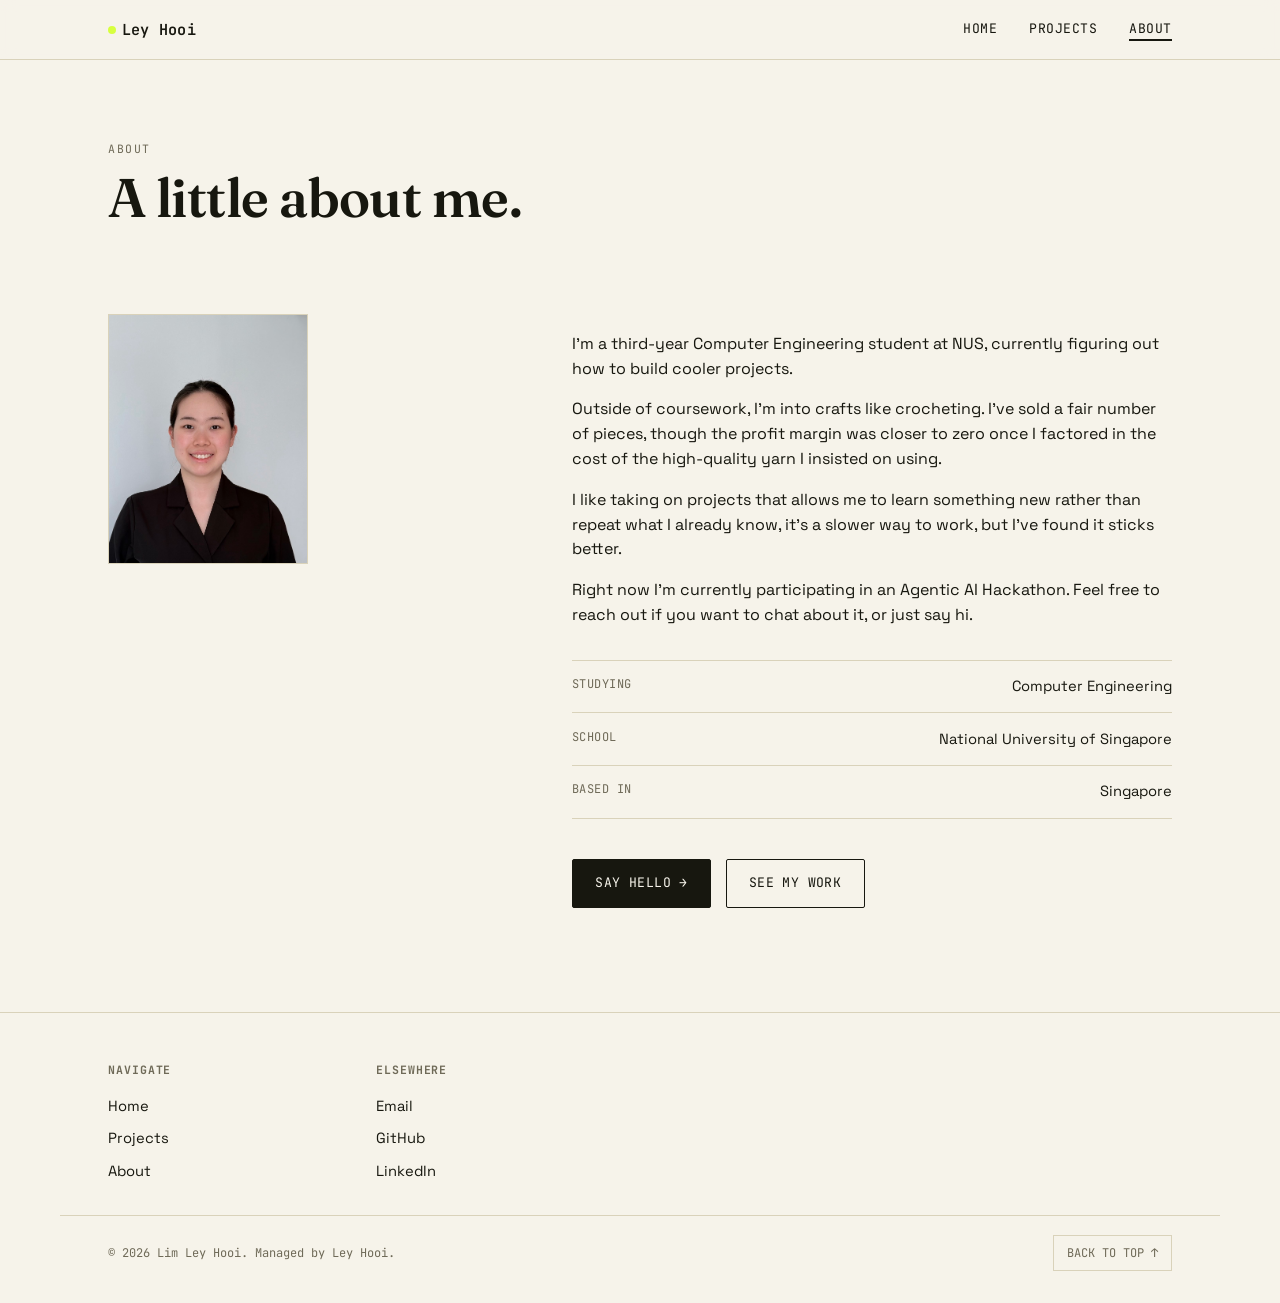
==== about.html @ bd4cc741 "Upload personal portfolio" ====
<!DOCTYPE html>
<html lang="en">
<head>
<meta charset="UTF-8" />
<meta name="viewport" content="width=device-width, initial-scale=1.0" />
<title>About Ley Hooi</title>
<link rel="preconnect" href="https://fonts.googleapis.com">
<link rel="preconnect" href="https://fonts.gstatic.com" crossorigin>
<link href="https://fonts.googleapis.com/css2?family=Fraunces:opsz,wght@9..144,500;9..144,600&family=Space+Grotesk:wght@400;500;600&family=JetBrains+Mono:wght@400;500&display=swap" rel="stylesheet">
<link rel="stylesheet" href="styles.css" />
</head>
<body>

<header class="site-header">
  <nav class="nav">
    <a href="index.html" class="nav-mark"><span class="dot"></span>Ley Hooi</a>
    <button class="nav-toggle" aria-label="Toggle navigation" aria-expanded="false">MENU</button>
    <ul class="nav-links">
      <li><a href="index.html">Home</a></li>
      <li><a href="projects.html">Projects</a></li>
      <li><a href="about.html" aria-current="page">About</a></li>
    </ul>
  </nav>
</header>

<main>
  <div class="page-intro">
    <p class="eyebrow">About</p>
    <h1>A little about me.</h1>
  </div>

  <section class="section">
    <div class="about-grid">
      <div class="about-portrait">
        <img src="images/portfolio_profile_pic.jpg" alt="Portrait of [Your Name]">
      </div>

      <div>
        <p class="lede" style="font-size: 1.1rem; max-width: 62ch;">
         <p>I'm a third-year Computer Engineering student at NUS, currently figuring out how to build cooler projects.
        </p> 
        <p>
          Outside of coursework, I'm into crafts like crocheting. I've sold a fair number of pieces, though the profit margin was closer to zero once I factored in the cost of the high-quality yarn I insisted on using.
        </p>
        <p>
          I like taking on projects that allows me to learn something new rather than repeat what I already know, it's a slower way to work, but I've found it sticks better.
        </p>
        <p>
          Right now I'm currently participating in an Agentic AI Hackathon. Feel free to reach out if you want to chat about it, or just say hi.
        </p>

        <ul class="fact-list">
          <li><span class="label">Studying</span><span>Computer Engineering</span></li>
          <li><span class="label">School</span><span>National University of Singapore</span></li>
          <li><span class="label">Based in</span><span>Singapore</span></li>
          
        </ul>

       

        <div class="hero-actions" style="margin-top: 2.5rem;">
          <a href="mailto:you@example.com" class="btn btn-solid">Say hello →</a>
          <a href="projects.html" class="btn btn-ghost">See my work</a>
        </div>
      </div>
    </div>
  </section>
</main>

<footer class="site-footer">
  <div class="footer-inner">
    <div>
      <h4>Navigate</h4>
      <ul>
        <li><a href="index.html">Home</a></li>
        <li><a href="projects.html">Projects</a></li>
        <li><a href="about.html">About</a></li>
      </ul>
    </div>
    <div>
      <h4>Elsewhere</h4>
      <ul>
        <li><a href="mailto:you@example.com">Email</a></li>
        <li><a href="https://github.com/lhlim88">GitHub</a></li>
        <li><a href="https://www.linkedin.com/in/leyhooi-lim-965a4a322/">LinkedIn</a></li>
      </ul>
    </div>
  </div>
  <div class="footer-bottom">
    <span>© <span data-year>2026</span> Lim Ley Hooi. Managed by Ley Hooi.</span>
    <a href="#top" class="back-to-top">Back to top ↑</a>
  </div>
</footer>

<script src="script.js"></script>
</body>
</html>
---- styles.css ----
/* ==========================================================================
   Design tokens
   ========================================================================== */
:root {
  --bg: #f6f3ea;
  --panel: #ece5d2;
  --ink: #17170f;
  --muted: #6f6a58;
  --line: #d9d2ba;
  --accent: #d7ff3f;
  --accent-ink: #17170f;

  --font-display: "Fraunces", "Iowan Old Style", serif;
  --font-body: "Space Grotesk", "Helvetica Neue", Arial, sans-serif;
  --font-mono: "JetBrains Mono", "SFMono-Regular", Menlo, monospace;

  --max: 1160px;
  --gutter: clamp(1.25rem, 4vw, 3rem);
  --radius: 2px;
}

* { box-sizing: border-box; }
html { scroll-behavior: smooth; }

@media (prefers-reduced-motion: reduce) {
  html { scroll-behavior: auto; }
  * { animation-duration: 0.01ms !important; animation-iteration-count: 1 !important; transition-duration: 0.01ms !important; }
}

body {
  margin: 0;
  background: var(--bg);
  color: var(--ink);
  font-family: var(--font-body);
  font-size: 16px;
  line-height: 1.55;
  -webkit-font-smoothing: antialiased;
}

img { max-width: 100%; display: block; }
a { color: inherit; text-decoration: none; }

::selection { background: var(--accent); color: var(--accent-ink); }

:focus-visible {
  outline: 2px solid var(--ink);
  outline-offset: 3px;
}

.wrap {
  max-width: var(--max);
  margin: 0 auto;
  padding: 0 var(--gutter);
}

.eyebrow {
  font-family: var(--font-mono);
  font-size: 0.72rem;
  letter-spacing: 0.14em;
  text-transform: uppercase;
  color: var(--muted);
}

h1, h2, h3 {
  font-family: var(--font-display);
  font-weight: 600;
  line-height: 1.05;
  margin: 0;
  letter-spacing: -0.01em;
}

/* ==========================================================================
   Header / nav
   ========================================================================== */
.site-header {
  position: sticky;
  top: 0;
  z-index: 40;
  background: rgba(246, 243, 234, 0.86);
  backdrop-filter: blur(8px);
  border-bottom: 1px solid var(--line);
}

.nav {
  display: flex;
  align-items: center;
  justify-content: space-between;
  padding: 1.1rem var(--gutter);
  max-width: var(--max);
  margin: 0 auto;
}

.nav-mark {
  font-family: var(--font-mono);
  font-size: 0.95rem;
  font-weight: 600;
  letter-spacing: 0.02em;
  display: flex;
  align-items: baseline;
  gap: 0.35rem;
}

.nav-mark .dot {
  width: 8px;
  height: 8px;
  background: var(--accent);
  border-radius: 50%;
  display: inline-block;
  transform: translateY(-1px);
}

.nav-links {
  display: flex;
  gap: 2rem;
  list-style: none;
  margin: 0;
  padding: 0;
  font-family: var(--font-mono);
  font-size: 0.82rem;
  letter-spacing: 0.04em;
  text-transform: uppercase;
}

.nav-links a {
  position: relative;
  padding-bottom: 4px;
}

.nav-links a::after {
  content: "";
  position: absolute;
  left: 0; right: 0; bottom: 0;
  height: 2px;
  background: var(--ink);
  transform: scaleX(0);
  transform-origin: left;
  transition: transform 0.25s ease;
}

.nav-links a:hover::after,
.nav-links a[aria-current="page"]::after {
  transform: scaleX(1);
}

.nav-links a[aria-current="page"] { color: var(--ink); }

.nav-toggle {
  display: none;
  background: none;
  border: 1px solid var(--line);
  padding: 0.5rem 0.7rem;
  font-family: var(--font-mono);
  font-size: 0.8rem;
  cursor: pointer;
}

/* ==========================================================================
   Hero
   ========================================================================== */
.hero {
  padding: clamp(3rem, 8vw, 6rem) var(--gutter) clamp(2.5rem, 6vw, 4rem);
  max-width: var(--max);
  margin: 0 auto;
}

.hero-solo {
  max-width: 720px;
}

.hero .eyebrow { margin-bottom: 1rem; }

.hero h1 {
  font-size: clamp(2.6rem, 6vw, 4.6rem);
}

.hero h1 .accent-underline {
  background-image: linear-gradient(var(--accent), var(--accent));
  background-repeat: no-repeat;
  background-size: 100% 0.32em;
  background-position: 0 88%;
}

.hero .role {
  font-family: var(--font-mono);
  font-size: 0.95rem;
  color: var(--muted);
  margin: 1.1rem 0 1.4rem;
}

.hero p.lede {
  max-width: 46ch;
  font-size: 1.05rem;
  color: #34321f;
  margin: 0 0 2rem;
}

.hero-actions {
  display: flex;
  gap: 0.9rem;
  flex-wrap: wrap;
}

.btn {
  font-family: var(--font-mono);
  font-size: 0.82rem;
  letter-spacing: 0.03em;
  text-transform: uppercase;
  padding: 0.85rem 1.4rem;
  border-radius: var(--radius);
  border: 1px solid var(--ink);
  display: inline-flex;
  align-items: center;
  gap: 0.5rem;
  transition: transform 0.15s ease, background 0.15s ease, color 0.15s ease;
}

.btn-solid {
  background: var(--ink);
  color: var(--bg);
}
.btn-solid:hover { background: var(--accent); color: var(--accent-ink); border-color: var(--accent); transform: translateY(-2px); }

.btn-ghost {
  background: transparent;
  color: var(--ink);
}
.btn-ghost:hover { background: var(--ink); color: var(--bg); transform: translateY(-2px); }

/* project teaser (home page — no portrait, just a pointer to the work) */
.project-teaser {
  border-top: 1px solid var(--line);
  border-bottom: 1px solid var(--line);
  background: var(--panel);
}

.teaser-inner {
  display: grid;
  grid-template-columns: auto 1fr;
  gap: clamp(1.5rem, 4vw, 3rem);
  align-items: center;
}

.monogram-small {
  font-family: var(--font-display);
  font-size: clamp(3.5rem, 8vw, 6rem);
  line-height: 1;
  color: transparent;
  -webkit-text-stroke: 1.5px var(--ink);
  user-select: none;
}

.teaser-inner h2 {
  font-size: clamp(1.8rem, 3.6vw, 2.6rem);
  margin: 0.4rem 0 0.8rem;
  max-width: 20ch;
}

/* portrait + monogram signature (about page) */
.hero-portrait {
  position: relative;
  aspect-ratio: 4 / 5;
}

.hero-portrait .monogram {
  position: absolute;
  inset: -8% -12% auto auto;
  width: 62%;
  aspect-ratio: 1;
  font-family: var(--font-display);
  font-size: 11rem;
  line-height: 1;
  color: transparent;
  -webkit-text-stroke: 1.5px var(--ink);
  display: flex;
  align-items: flex-start;
  justify-content: flex-end;
  opacity: 0.9;
  pointer-events: none;
  user-select: none;
  z-index: 0;
}

.hero-portrait .frame {
  position: relative;
  z-index: 1;
  width: 86%;
  height: 92%;
  margin-left: 8%;
  margin-top: 10%;
  background: var(--panel);
  border: 1px solid var(--line);
  overflow: hidden;
  display: flex;
  align-items: center;
  justify-content: center;
}

.hero-portrait .frame img {
  width: 100%;
  height: 100%;
  object-fit: cover;
}

.hero-portrait .frame .placeholder-text {
  font-family: var(--font-mono);
  font-size: 0.78rem;
  color: var(--muted);
  text-align: center;
  padding: 1.5rem;
}

/* ==========================================================================
   Section scaffolding
   ========================================================================== */
.section {
  padding: clamp(2.5rem, 6vw, 4.5rem) var(--gutter);
  max-width: var(--max);
  margin: 0 auto;
}

.section-head {
  display: flex;
  justify-content: space-between;
  align-items: flex-end;
  gap: 1.5rem;
  flex-wrap: wrap;
  border-bottom: 1px solid var(--line);
  padding-bottom: 1.2rem;
  margin-bottom: 2.2rem;
}

.section-head h2 {
  font-size: clamp(1.7rem, 3.4vw, 2.4rem);
}

.section-head .see-all {
  font-family: var(--font-mono);
  font-size: 0.8rem;
  text-transform: uppercase;
  letter-spacing: 0.04em;
  border-bottom: 1px solid var(--ink);
  padding-bottom: 2px;
}

.section-head .see-all:hover { color: var(--muted); border-color: var(--muted); }

/* ==========================================================================
   Project cards
   ========================================================================== */
.project-grid {
  display: grid;
  grid-template-columns: repeat(3, 1fr);
  gap: 1.5rem;
}

.project-grid.full { grid-template-columns: repeat(2, 1fr); }
.project-grid.single { grid-template-columns: 1fr; max-width: 640px; }

.featured-card { min-height: 0; }
.featured-card p { max-width: 60ch; }

.more-soon {
  font-family: var(--font-mono);
  font-size: 0.8rem;
  color: var(--muted);
  margin-top: 2rem;
}

.card {
  background: var(--panel);
  border: 1px solid var(--line);
  padding: 1.5rem;
  display: flex;
  flex-direction: column;
  gap: 0.9rem;
  min-height: 260px;
  transition: opacity 0.5s ease, transform 0.5s ease;
}

.card.pre-reveal {
  opacity: 0;
  transform: translateY(14px);
}

.card.pre-reveal.is-visible { opacity: 1; transform: translateY(0); }

.card .index {
  font-family: var(--font-mono);
  font-size: 0.75rem;
  color: var(--muted);
}

.card h3 {
  font-size: 1.35rem;
}

.card p {
  color: #3d3a29;
  font-size: 0.94rem;
  margin: 0;
  flex-grow: 1;
}

.tag-row {
  display: flex;
  gap: 0.5rem;
  flex-wrap: wrap;
}

.tag {
  font-family: var(--font-mono);
  font-size: 0.7rem;
  letter-spacing: 0.03em;
  text-transform: uppercase;
  border: 1px solid var(--line);
  padding: 0.25rem 0.55rem;
  color: var(--muted);
}

.card-link {
  font-family: var(--font-mono);
  font-size: 0.8rem;
  text-transform: uppercase;
  letter-spacing: 0.03em;
  border-bottom: 1px solid var(--ink);
  align-self: flex-start;
  padding-bottom: 2px;
}
.card-link:hover { color: var(--muted); border-color: var(--muted); }

/* ==========================================================================
   About page bits
   ========================================================================== */
.about-grid {
  display: grid;
  grid-template-columns: 0.8fr 1.2fr;
  gap: clamp(2rem, 5vw, 4rem);
  align-items: start;
}

.about-portrait {
  background: var(--panel);
  border: 1px solid var(--line);
  aspect-ratio: 4 / 5;
  width: 50%;
  max-width: 220px;
  display: flex;
  align-items: center;
  justify-content: center;
}

.about-portrait img {
  width: 100%;
  height: 100%;
  object-fit: cover;
  object-position: center 25%;
}

.fact-list {
  list-style: none;
  margin: 2rem 0 0;
  padding: 0;
  border-top: 1px solid var(--line);
}

.fact-list li {
  display: flex;
  justify-content: space-between;
  padding: 0.9rem 0;
  border-bottom: 1px solid var(--line);
  font-size: 0.92rem;
}

.fact-list .label {
  font-family: var(--font-mono);
  font-size: 0.75rem;
  text-transform: uppercase;
  letter-spacing: 0.04em;
  color: var(--muted);
}

.skill-cloud {
  display: flex;
  flex-wrap: wrap;
  gap: 0.6rem;
  margin-top: 1rem;
}

.skill-cloud .tag { color: var(--ink); }

/* ==========================================================================
   Footer
   ========================================================================== */
.site-footer {
  border-top: 1px solid var(--line);
  margin-top: 2rem;
}

.footer-inner {
  max-width: var(--max);
  margin: 0 auto;
  padding: 3rem var(--gutter) 2rem;
  display: grid;
  grid-template-columns: repeat(2, minmax(140px, 220px));
  gap: 3rem;
}

.footer-inner h4 {
  font-family: var(--font-mono);
  font-size: 0.72rem;
  text-transform: uppercase;
  letter-spacing: 0.08em;
  color: var(--muted);
  margin: 0 0 1rem;
}

.footer-inner ul {
  list-style: none;
  margin: 0;
  padding: 0;
  display: flex;
  flex-direction: column;
  gap: 0.6rem;
  font-size: 0.92rem;
}

.footer-cta {
  font-family: var(--font-display);
  font-size: clamp(1.6rem, 3vw, 2.2rem);
  max-width: 20ch;
}

.footer-bottom {
  max-width: var(--max);
  margin: 0 auto;
  padding: 1.2rem var(--gutter) 2rem;
  display: flex;
  justify-content: space-between;
  align-items: center;
  font-family: var(--font-mono);
  font-size: 0.75rem;
  color: var(--muted);
  border-top: 1px solid var(--line);
}

.back-to-top {
  font-family: var(--font-mono);
  font-size: 0.75rem;
  text-transform: uppercase;
  border: 1px solid var(--line);
  padding: 0.5rem 0.8rem;
}
.back-to-top:hover { border-color: var(--ink); }

/* ==========================================================================
   Page intro (projects/about headers)
   ========================================================================== */
.page-intro {
  padding: clamp(2.5rem, 6vw, 4rem) var(--gutter) 1rem;
  max-width: var(--max);
  margin: 0 auto;
}

.page-intro h1 { font-size: clamp(2.2rem, 5vw, 3.4rem); }
.page-intro p { max-width: 56ch; color: var(--muted); margin-top: 1rem; }

/* ==========================================================================
   Responsive
   ========================================================================== */
@media (max-width: 860px) {
  .teaser-inner { grid-template-columns: 1fr; text-align: left; }
  .about-grid { grid-template-columns: 1fr; }
  .project-grid, .project-grid.full { grid-template-columns: 1fr 1fr; }
  .footer-inner { grid-template-columns: 1fr; }
}

@media (max-width: 620px) {
  .nav-links {
    position: absolute;
    top: 100%; left: 0; right: 0;
    background: var(--bg);
    border-bottom: 1px solid var(--line);
    flex-direction: column;
    gap: 0;
    padding: 0.5rem var(--gutter) 1rem;
    display: none;
  }
  .nav-links.is-open { display: flex; }
  .nav-links li { border-bottom: 1px solid var(--line); padding: 0.8rem 0; }
  .nav-toggle { display: block; }
  .project-grid, .project-grid.full { grid-template-columns: 1fr; }
  .hero-actions { flex-direction: column; align-items: stretch; }
  .btn { justify-content: center; }
}
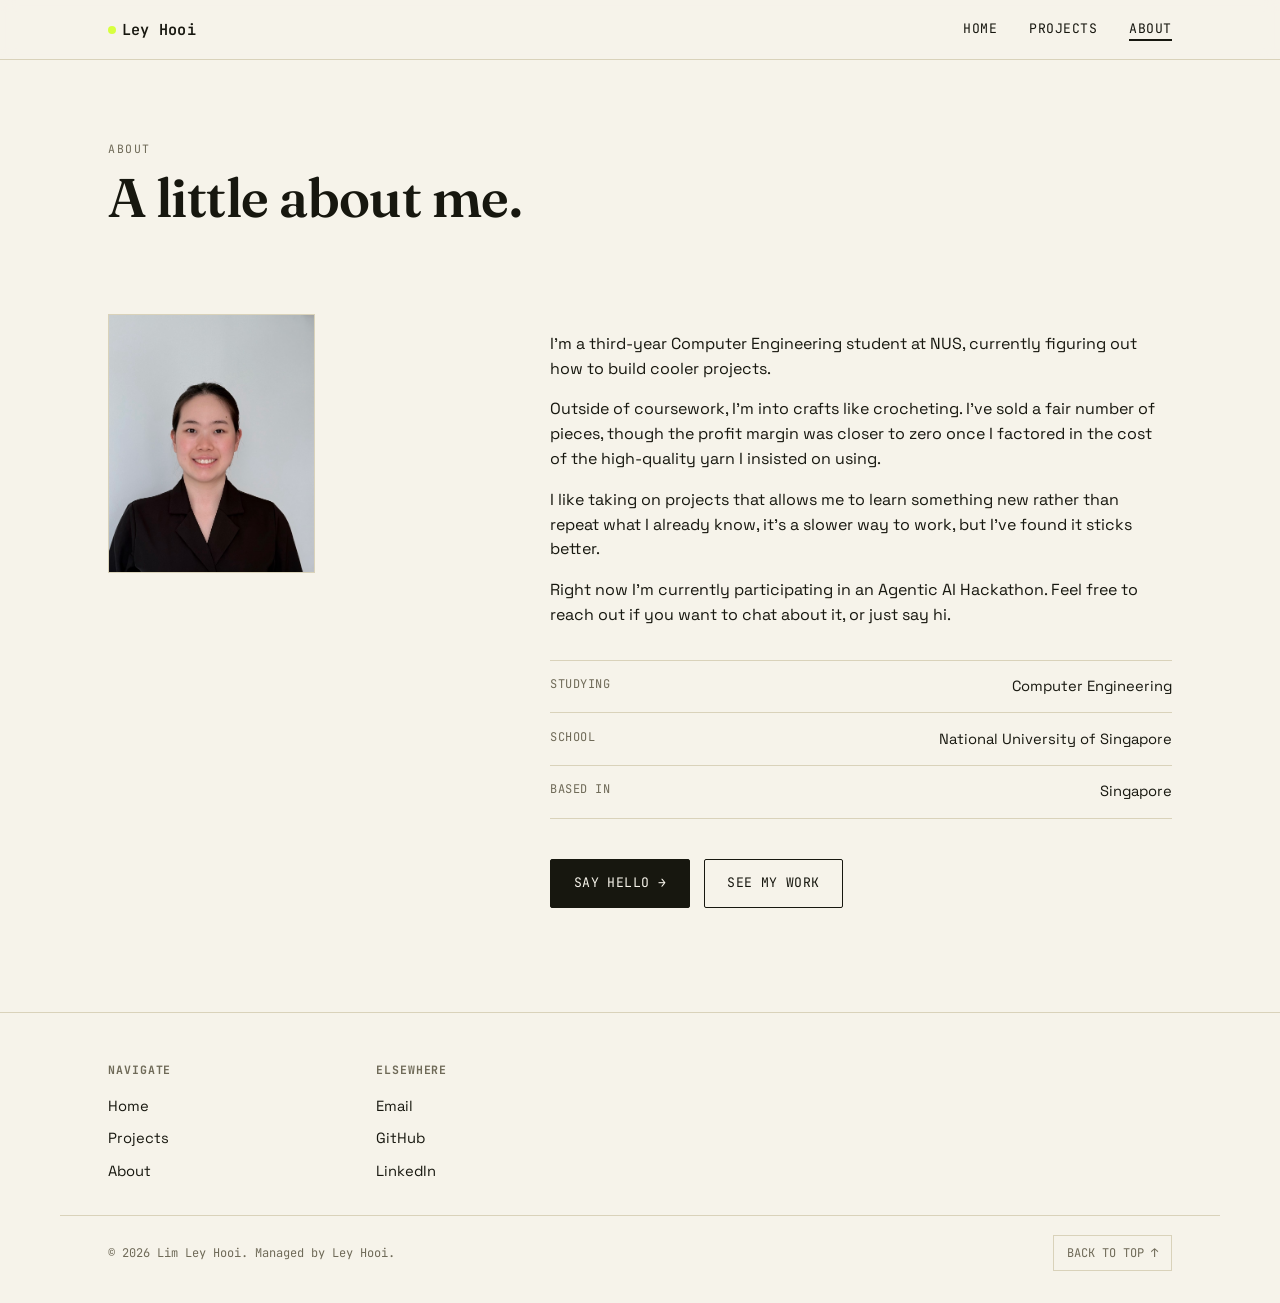
==== commit c54ba367: "update about.html, projects.html and styles.css" ====
--- a/about.html
+++ b/about.html
@@ -80,7 +80,7 @@
     <div>
       <h4>Elsewhere</h4>
       <ul>
-        <li><a href="mailto:you@example.com">Email</a></li>
+        <li><a href="mailto:leyhooi_lim@u.nus.edu">Email</a></li>
         <li><a href="https://github.com/lhlim88">GitHub</a></li>
         <li><a href="https://www.linkedin.com/in/leyhooi-lim-965a4a322/">LinkedIn</a></li>
       </ul>
--- a/styles.css
+++ b/styles.css
@@ -434,7 +434,7 @@
 .about-grid {
   display: grid;
   grid-template-columns: 0.8fr 1.2fr;
-  gap: clamp(2rem, 5vw, 4rem);
+  gap: clamp(1rem, 2.5vw, 1.75rem);
   align-items: start;
 }
 
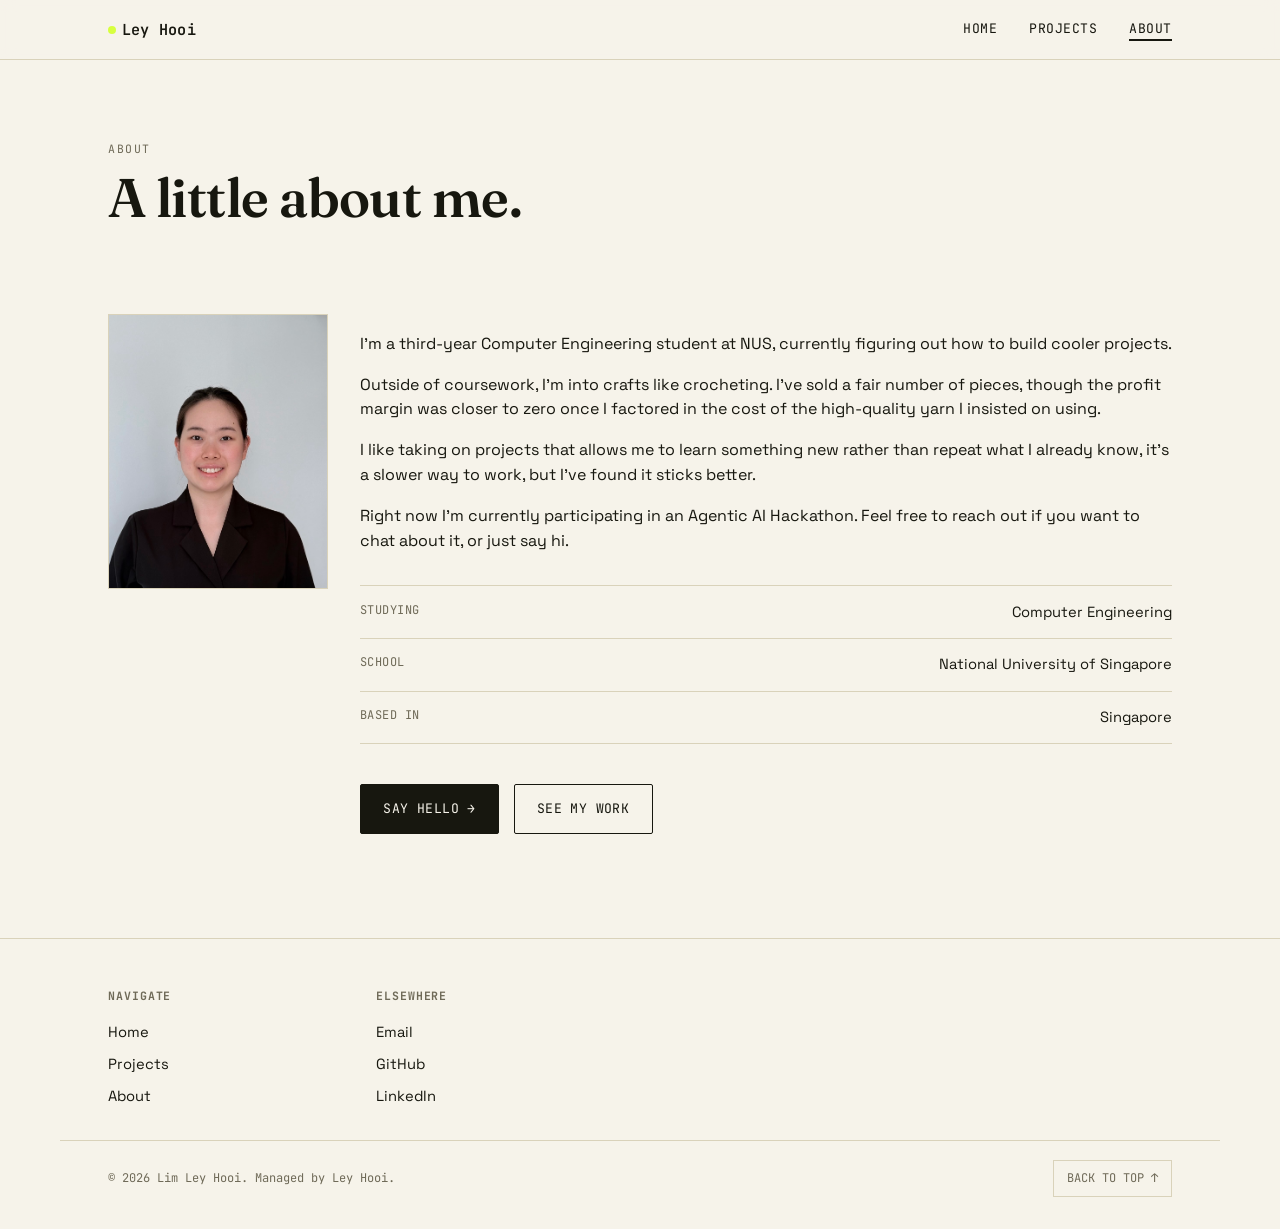
==== commit 98e90ae5: "update email for say hello link" ====
--- a/about.html
+++ b/about.html
@@ -59,7 +59,7 @@
        
 
         <div class="hero-actions" style="margin-top: 2.5rem;">
-          <a href="mailto:you@example.com" class="btn btn-solid">Say hello →</a>
+          <a href="mailto:leyhooi_lim@u.nus.edu" class="btn btn-solid">Say hello →</a>
           <a href="projects.html" class="btn btn-ghost">See my work</a>
         </div>
       </div>
--- a/styles.css
+++ b/styles.css
@@ -433,8 +433,8 @@
    ========================================================================== */
 .about-grid {
   display: grid;
-  grid-template-columns: 0.8fr 1.2fr;
-  gap: clamp(1rem, 2.5vw, 1.75rem);
+  grid-template-columns: minmax(160px, 220px) 1fr;
+  gap: clamp(1.25rem, 3vw, 2rem);
   align-items: start;
 }
 
@@ -442,8 +442,7 @@
   background: var(--panel);
   border: 1px solid var(--line);
   aspect-ratio: 4 / 5;
-  width: 50%;
-  max-width: 220px;
+  width: 100%;
   display: flex;
   align-items: center;
   justify-content: center;
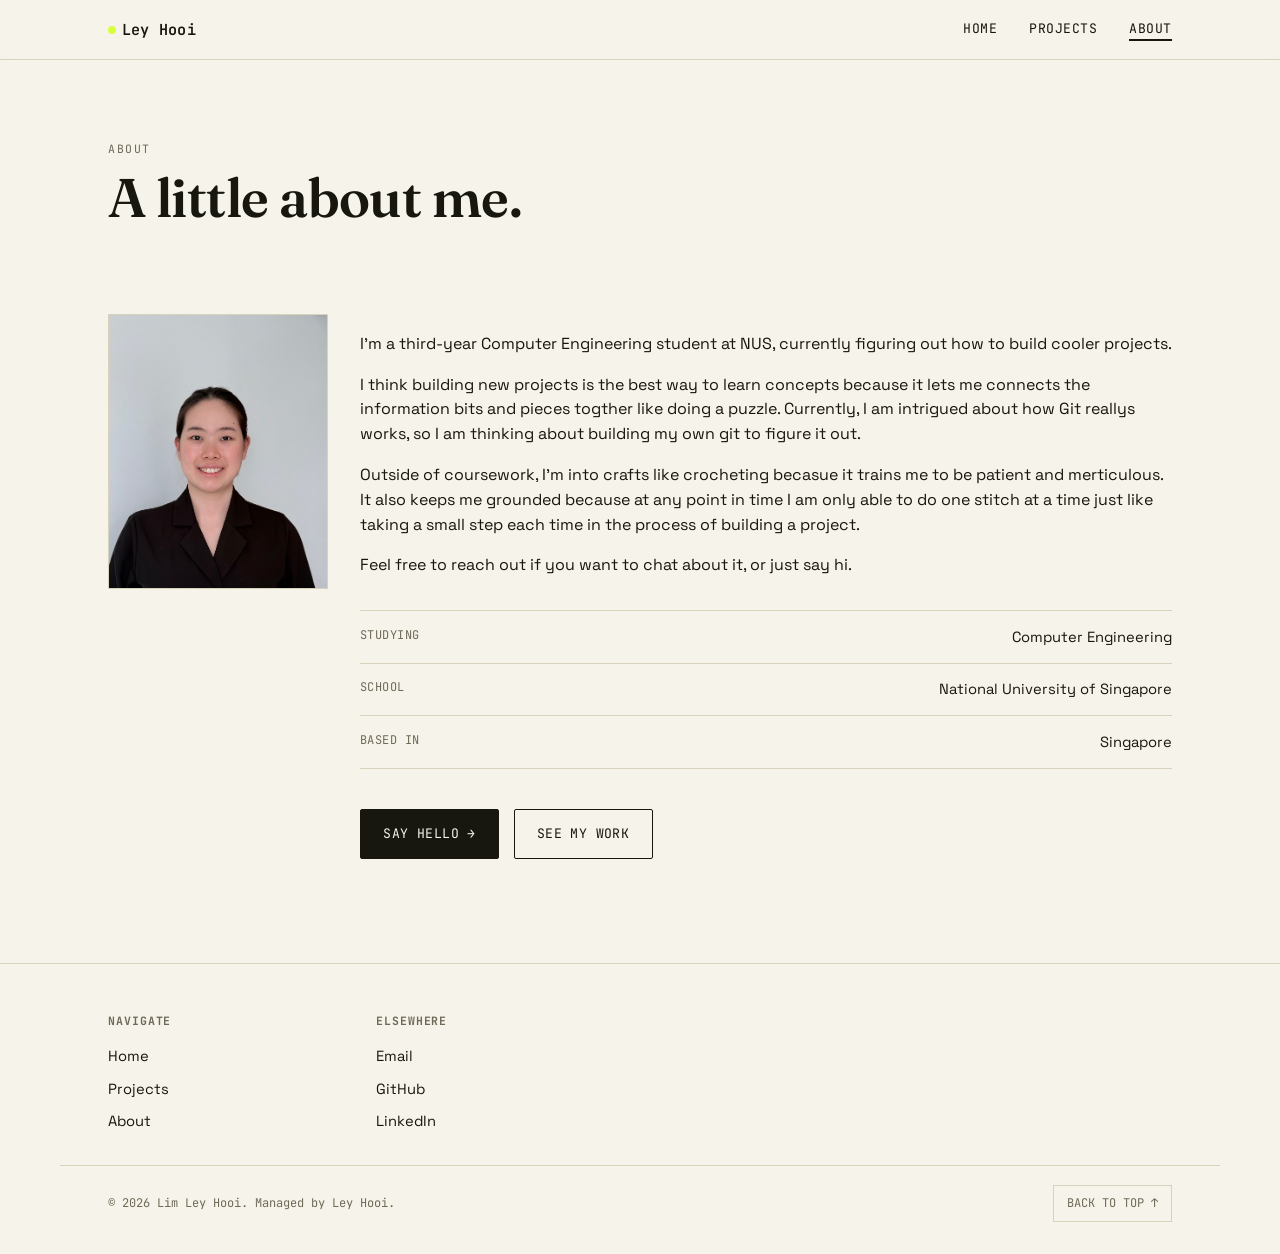
==== commit fdc96df6: "edited about page" ====
--- a/about.html
+++ b/about.html
@@ -40,13 +40,15 @@
          <p>I'm a third-year Computer Engineering student at NUS, currently figuring out how to build cooler projects.
         </p> 
         <p>
-          Outside of coursework, I'm into crafts like crocheting. I've sold a fair number of pieces, though the profit margin was closer to zero once I factored in the cost of the high-quality yarn I insisted on using.
+          I think building new projects is the best way to learn concepts because it lets me connects the information bits and pieces togther like doing a puzzle. Currently, I am
+          intrigued about how Git reallys works, so I am thinking about building my own git to figure it out.
         </p>
         <p>
-          I like taking on projects that allows me to learn something new rather than repeat what I already know, it's a slower way to work, but I've found it sticks better.
+          Outside of coursework, I'm into crafts like crocheting becasue it trains me to be patient and merticulous. It also keeps me grounded because at any point in time I am 
+          only able to do one stitch at a time just like taking a small step each time in the process of building a project.
         </p>
         <p>
-          Right now I'm currently participating in an Agentic AI Hackathon. Feel free to reach out if you want to chat about it, or just say hi.
+          Feel free to reach out if you want to chat about it, or just say hi.
         </p>
 
         <ul class="fact-list">
--- a/styles.css
+++ b/styles.css
@@ -234,10 +234,7 @@
 }
 
 .teaser-inner {
-  display: grid;
-  grid-template-columns: auto 1fr;
-  gap: clamp(1.5rem, 4vw, 3rem);
-  align-items: center;
+  display: block;
 }
 
 .monogram-small {
@@ -591,3 +588,216 @@
   .hero-actions { flex-direction: column; align-items: stretch; }
   .btn { justify-content: center; }
 }
+
+/* sci-fi project teaser */
+.project-teaser.sci-fi {
+  background: var(--ink);
+  border-top: 1px solid var(--ink);
+  border-bottom: 1px solid var(--ink);
+  padding: 0;
+}
+
+.teaser-frame {
+  position: relative;
+  padding: clamp(2.5rem, 6vw, 4rem) clamp(2rem, 5vw, 3.5rem);
+  border: 1px solid rgba(215, 255, 63, 0.35);
+  margin: clamp(1.5rem, 4vw, 2.5rem) 0;
+  background:
+    repeating-linear-gradient(
+      0deg,
+      rgba(215, 255, 63, 0.025) 0px,
+      rgba(215, 255, 63, 0.025) 1px,
+      transparent 1px,
+      transparent 3px
+    );
+  box-shadow: 0 0 0 1px rgba(215, 255, 63, 0.08), 0 0 40px -12px rgba(215, 255, 63, 0.35) inset;
+}
+
+.teaser-corner {
+  position: absolute;
+  width: 18px;
+  height: 18px;
+  border: 2px solid var(--accent);
+}
+.teaser-corner.tl { top: -1px; left: -1px; border-right: none; border-bottom: none; }
+.teaser-corner.tr { top: -1px; right: -1px; border-left: none; border-bottom: none; }
+.teaser-corner.bl { bottom: -1px; left: -1px; border-right: none; border-top: none; }
+.teaser-corner.br { bottom: -1px; right: -1px; border-left: none; border-top: none; }
+
+.terminal-line {
+  color: var(--accent) !important;
+  font-family: var(--font-mono);
+  letter-spacing: 0.08em;
+  margin-bottom: 1rem !important;
+}
+
+.cursor {
+  display: inline-block;
+  animation: blink 1s steps(1) infinite;
+}
+
+@keyframes blink {
+  50% { opacity: 0; }
+}
+
+.project-teaser.sci-fi h2 {
+  color: var(--bg);
+  font-size: clamp(1.8rem, 3.6vw, 2.6rem);
+  margin: 0.4rem 0 0.8rem;
+  max-width: 20ch;
+}
+
+.project-teaser.sci-fi .lede {
+  color: rgba(246, 243, 234, 0.65) !important;
+}
+
+.project-teaser.sci-fi .btn-solid {
+  background: var(--accent);
+  color: var(--ink);
+  border-color: var(--accent);
+}
+.project-teaser.sci-fi .btn-solid:hover {
+  background: transparent;
+  color: var(--accent);
+  box-shadow: 0 0 16px rgba(215, 255, 63, 0.5);
+}
+
+@media (prefers-reduced-motion: reduce) {
+  .cursor { animation: none; }
+}
+
+/* sci-fi project cards */
+.card.sci-fi {
+  position: relative;
+  background: var(--ink);
+  border: 1px solid rgba(215, 255, 63, 0.35);
+  background-image:
+    repeating-linear-gradient(
+      0deg,
+      rgba(215, 255, 63, 0.025) 0px,
+      rgba(215, 255, 63, 0.025) 1px,
+      transparent 1px,
+      transparent 3px
+    );
+  box-shadow: 0 0 0 1px rgba(215, 255, 63, 0.08), 0 0 40px -12px rgba(215, 255, 63, 0.35) inset;
+  padding: 2rem;
+}
+
+.card.sci-fi .teaser-corner {
+  position: absolute;
+  width: 16px;
+  height: 16px;
+  border: 2px solid var(--accent);
+}
+.card.sci-fi .teaser-corner.tl { top: -1px; left: -1px; border-right: none; border-bottom: none; }
+.card.sci-fi .teaser-corner.tr { top: -1px; right: -1px; border-left: none; border-bottom: none; }
+.card.sci-fi .teaser-corner.bl { bottom: -1px; left: -1px; border-right: none; border-top: none; }
+.card.sci-fi .teaser-corner.br { bottom: -1px; right: -1px; border-left: none; border-top: none; }
+
+.card.sci-fi .index-line {
+  margin: 0 0 0.75rem !important;
+}
+
+.card.sci-fi h3 {
+  color: var(--bg);
+}
+
+.card.sci-fi p:not(.terminal-line) {
+  color: rgba(246, 243, 234, 0.65);
+}
+
+.card.sci-fi .card-link {
+  color: var(--accent);
+  border-bottom-color: var(--accent);
+}
+.card.sci-fi .card-link:hover {
+  color: var(--bg);
+  border-color: var(--bg);
+}
+
+/* whole-page sci-fi theme, scoped to body.sci-fi-page */
+body.sci-fi-page {
+  background: var(--ink);
+  background-image:
+    repeating-linear-gradient(
+      0deg,
+      rgba(215, 255, 63, 0.02) 0px,
+      rgba(215, 255, 63, 0.02) 1px,
+      transparent 1px,
+      transparent 3px
+    );
+}
+
+.sci-fi-page .site-header {
+  background: rgba(23, 23, 15, 0.86);
+  border-bottom: 1px solid rgba(215, 255, 63, 0.25);
+}
+
+.sci-fi-page .nav-mark,
+.sci-fi-page .nav-links a {
+  color: var(--bg);
+}
+
+.sci-fi-page .nav-links a::after {
+  background: var(--accent);
+}
+
+.sci-fi-page .nav-links a[aria-current="page"] {
+  color: var(--accent);
+}
+
+.sci-fi-page .nav-toggle {
+  color: var(--bg);
+  border-color: rgba(215, 255, 63, 0.35);
+}
+
+.sci-fi-page .page-intro .eyebrow {
+  color: var(--accent);
+}
+
+.sci-fi-page .page-intro h1 {
+  color: var(--bg);
+}
+
+.sci-fi-page .page-intro p {
+  color: rgba(246, 243, 234, 0.55);
+}
+
+.sci-fi-page .card.sci-fi {
+  background: #1b1f13;
+}
+
+.sci-fi-page .more-soon {
+  color: rgba(246, 243, 234, 0.4);
+}
+
+.sci-fi-page .site-footer {
+  border-top: 1px solid rgba(215, 255, 63, 0.25);
+  background: var(--ink);
+}
+
+.sci-fi-page .footer-inner h4 {
+  color: var(--accent);
+}
+
+.sci-fi-page .footer-inner a {
+  color: rgba(246, 243, 234, 0.75);
+}
+
+.sci-fi-page .footer-inner a:hover {
+  color: var(--accent);
+}
+
+.sci-fi-page .footer-bottom {
+  border-top: 1px solid rgba(215, 255, 63, 0.15);
+  color: rgba(246, 243, 234, 0.45);
+}
+
+.sci-fi-page .back-to-top {
+  color: rgba(246, 243, 234, 0.75);
+  border-color: rgba(215, 255, 63, 0.25);
+}
+.sci-fi-page .back-to-top:hover {
+  border-color: var(--accent);
+  color: var(--accent);
+}
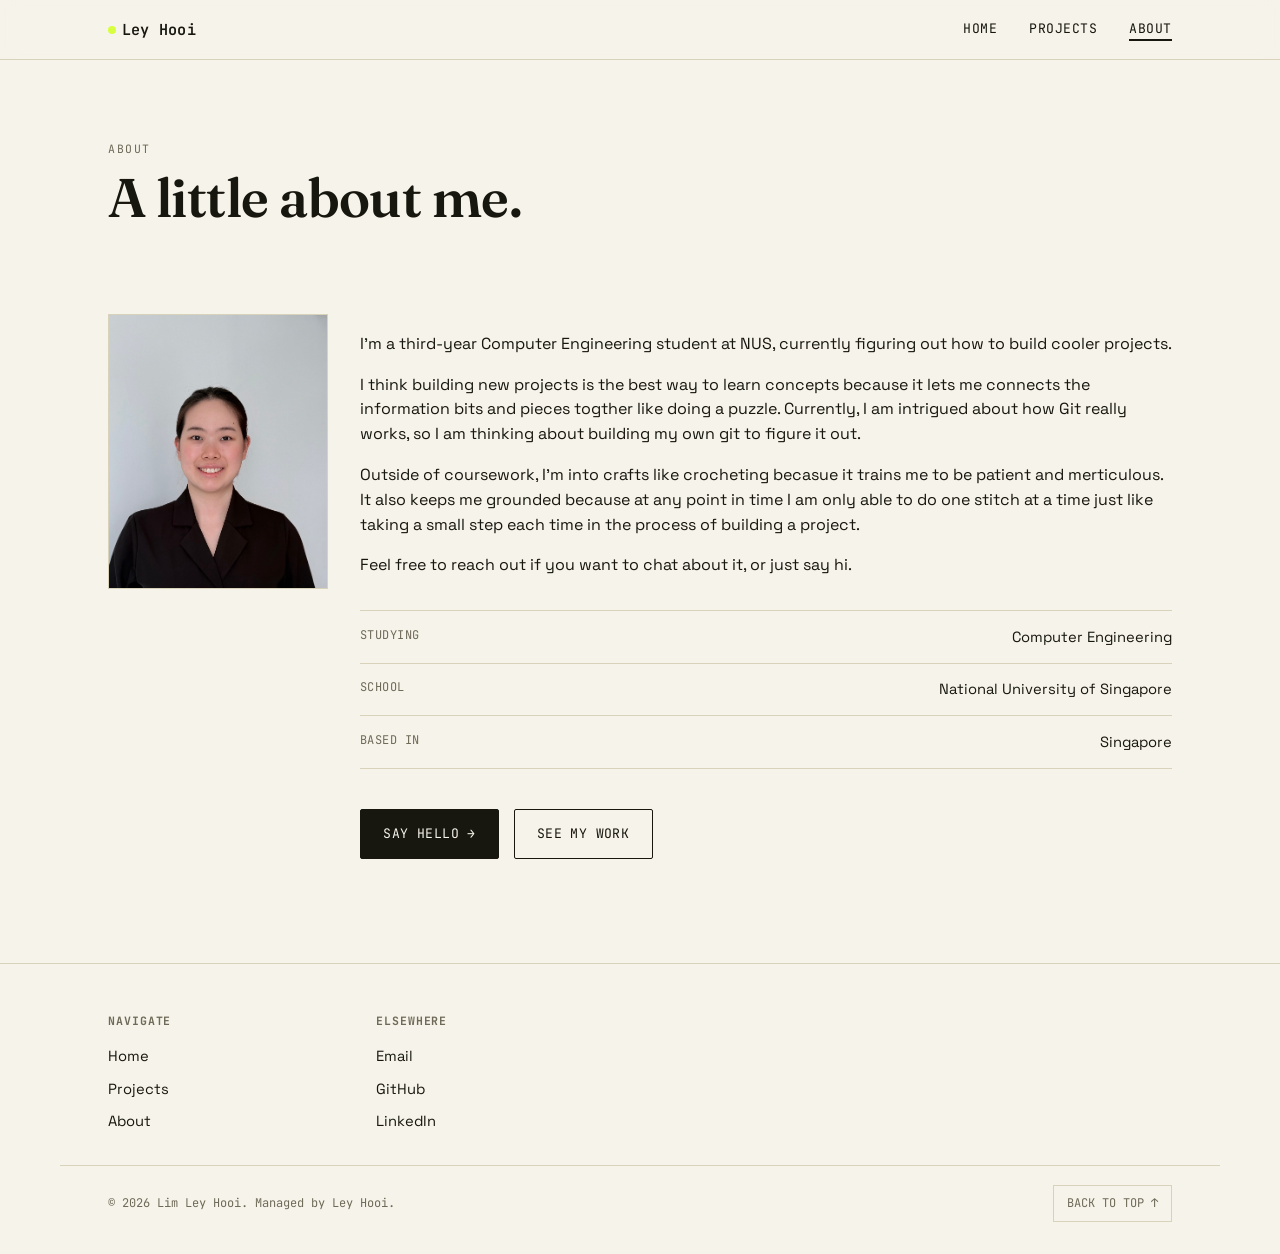
==== commit 8c92069e: "edit about.html and index.html" ====
--- a/about.html
+++ b/about.html
@@ -41,7 +41,7 @@
         </p> 
         <p>
           I think building new projects is the best way to learn concepts because it lets me connects the information bits and pieces togther like doing a puzzle. Currently, I am
-          intrigued about how Git reallys works, so I am thinking about building my own git to figure it out.
+          intrigued about how Git really works, so I am thinking about building my own git to figure it out.
         </p>
         <p>
           Outside of coursework, I'm into crafts like crocheting becasue it trains me to be patient and merticulous. It also keeps me grounded because at any point in time I am 
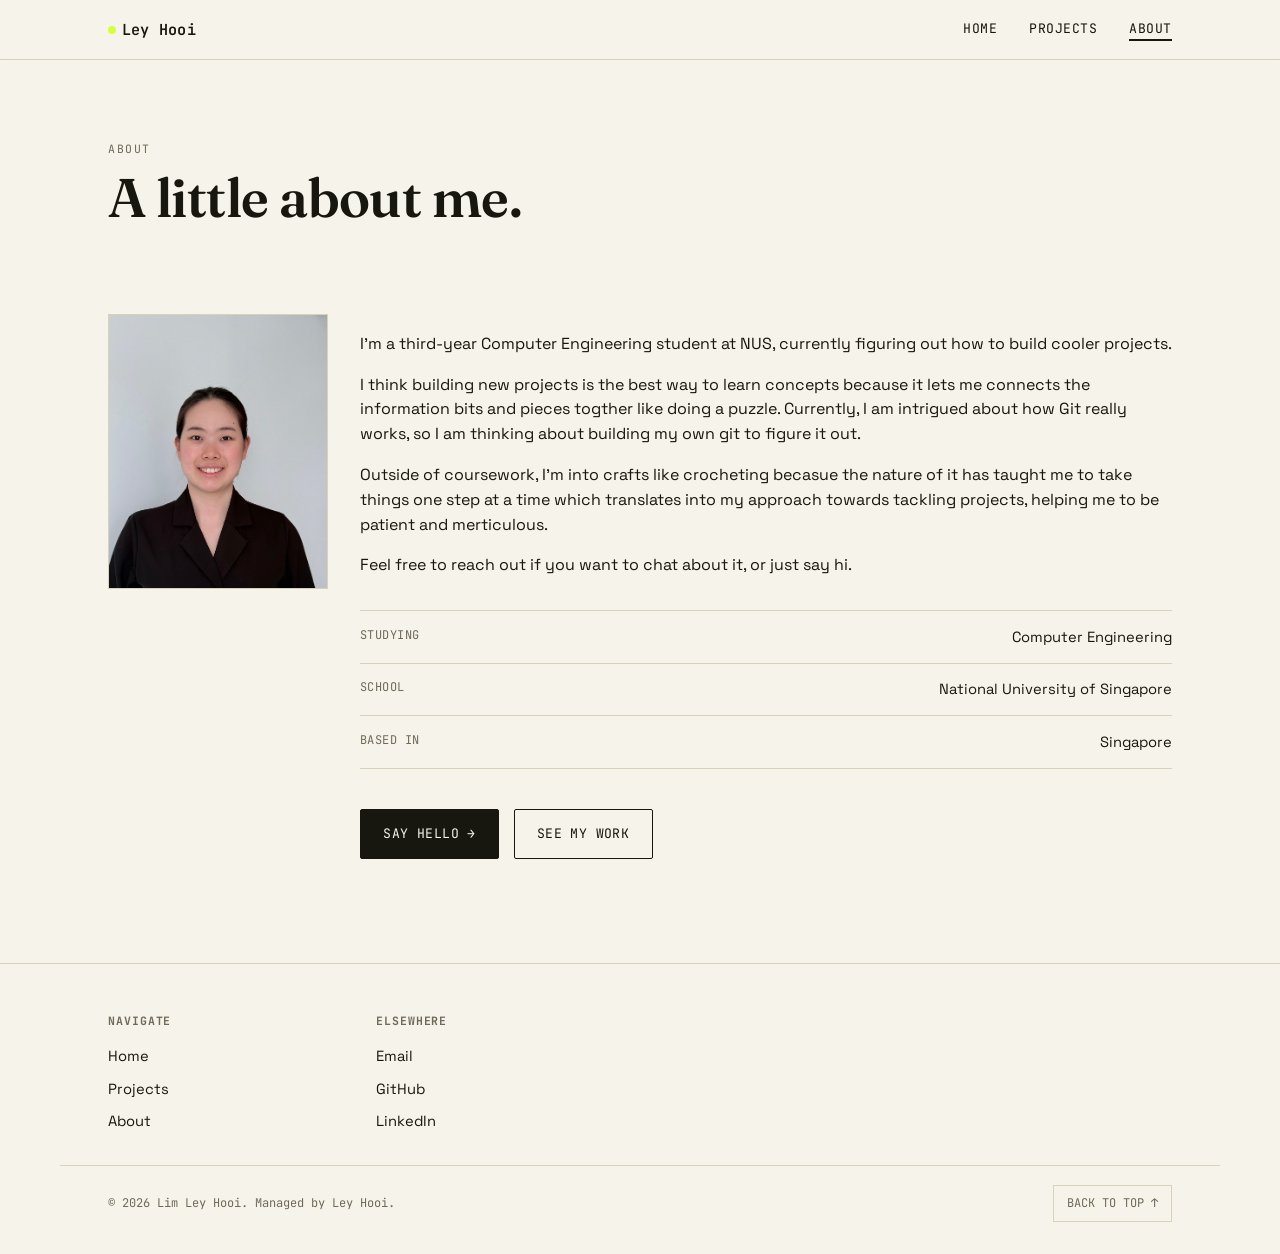
==== commit be642a52: "Update projects.html" ====
--- a/about.html
+++ b/about.html
@@ -44,8 +44,7 @@
           intrigued about how Git really works, so I am thinking about building my own git to figure it out.
         </p>
         <p>
-          Outside of coursework, I'm into crafts like crocheting becasue it trains me to be patient and merticulous. It also keeps me grounded because at any point in time I am 
-          only able to do one stitch at a time just like taking a small step each time in the process of building a project.
+          Outside of coursework, I'm into crafts like crocheting becasue the nature of it has taught me to take things one step at a time which translates into my approach towards tackling projects, helping me to be patient and merticulous. 
         </p>
         <p>
           Feel free to reach out if you want to chat about it, or just say hi.
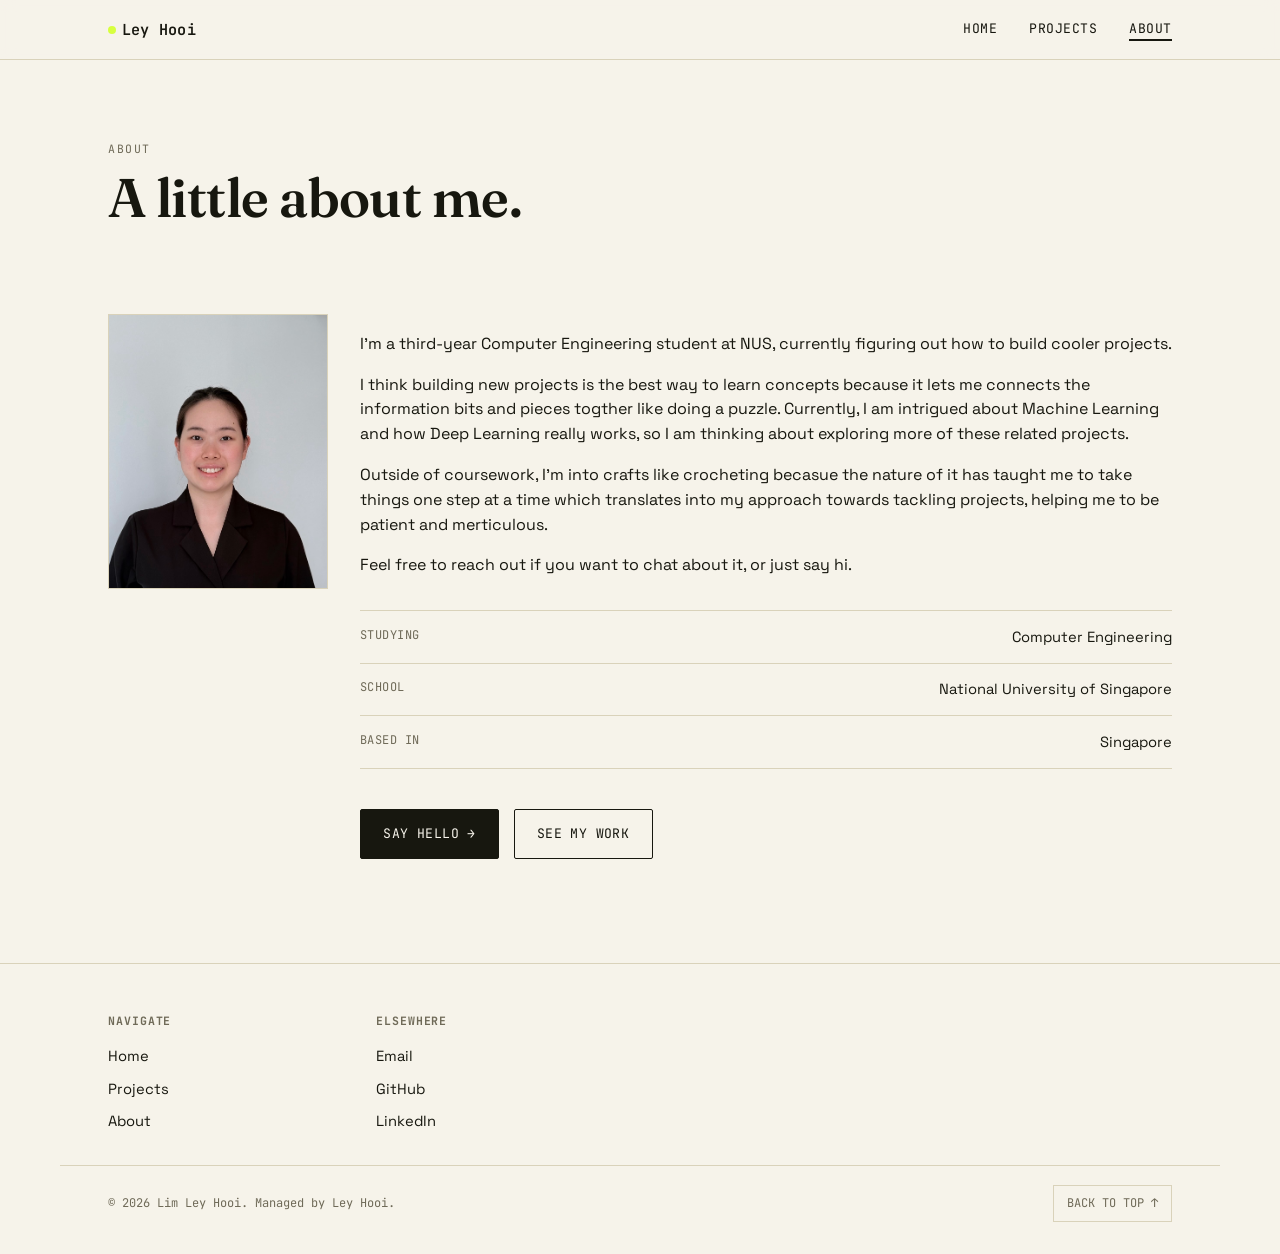
==== commit b375f96e: "update about.html" ====
--- a/about.html
+++ b/about.html
@@ -41,7 +41,7 @@
         </p> 
         <p>
           I think building new projects is the best way to learn concepts because it lets me connects the information bits and pieces togther like doing a puzzle. Currently, I am
-          intrigued about how Git really works, so I am thinking about building my own git to figure it out.
+          intrigued about Machine Learning and how Deep Learning really works, so I am thinking about exploring more of these related projects.
         </p>
         <p>
           Outside of coursework, I'm into crafts like crocheting becasue the nature of it has taught me to take things one step at a time which translates into my approach towards tackling projects, helping me to be patient and merticulous. 
